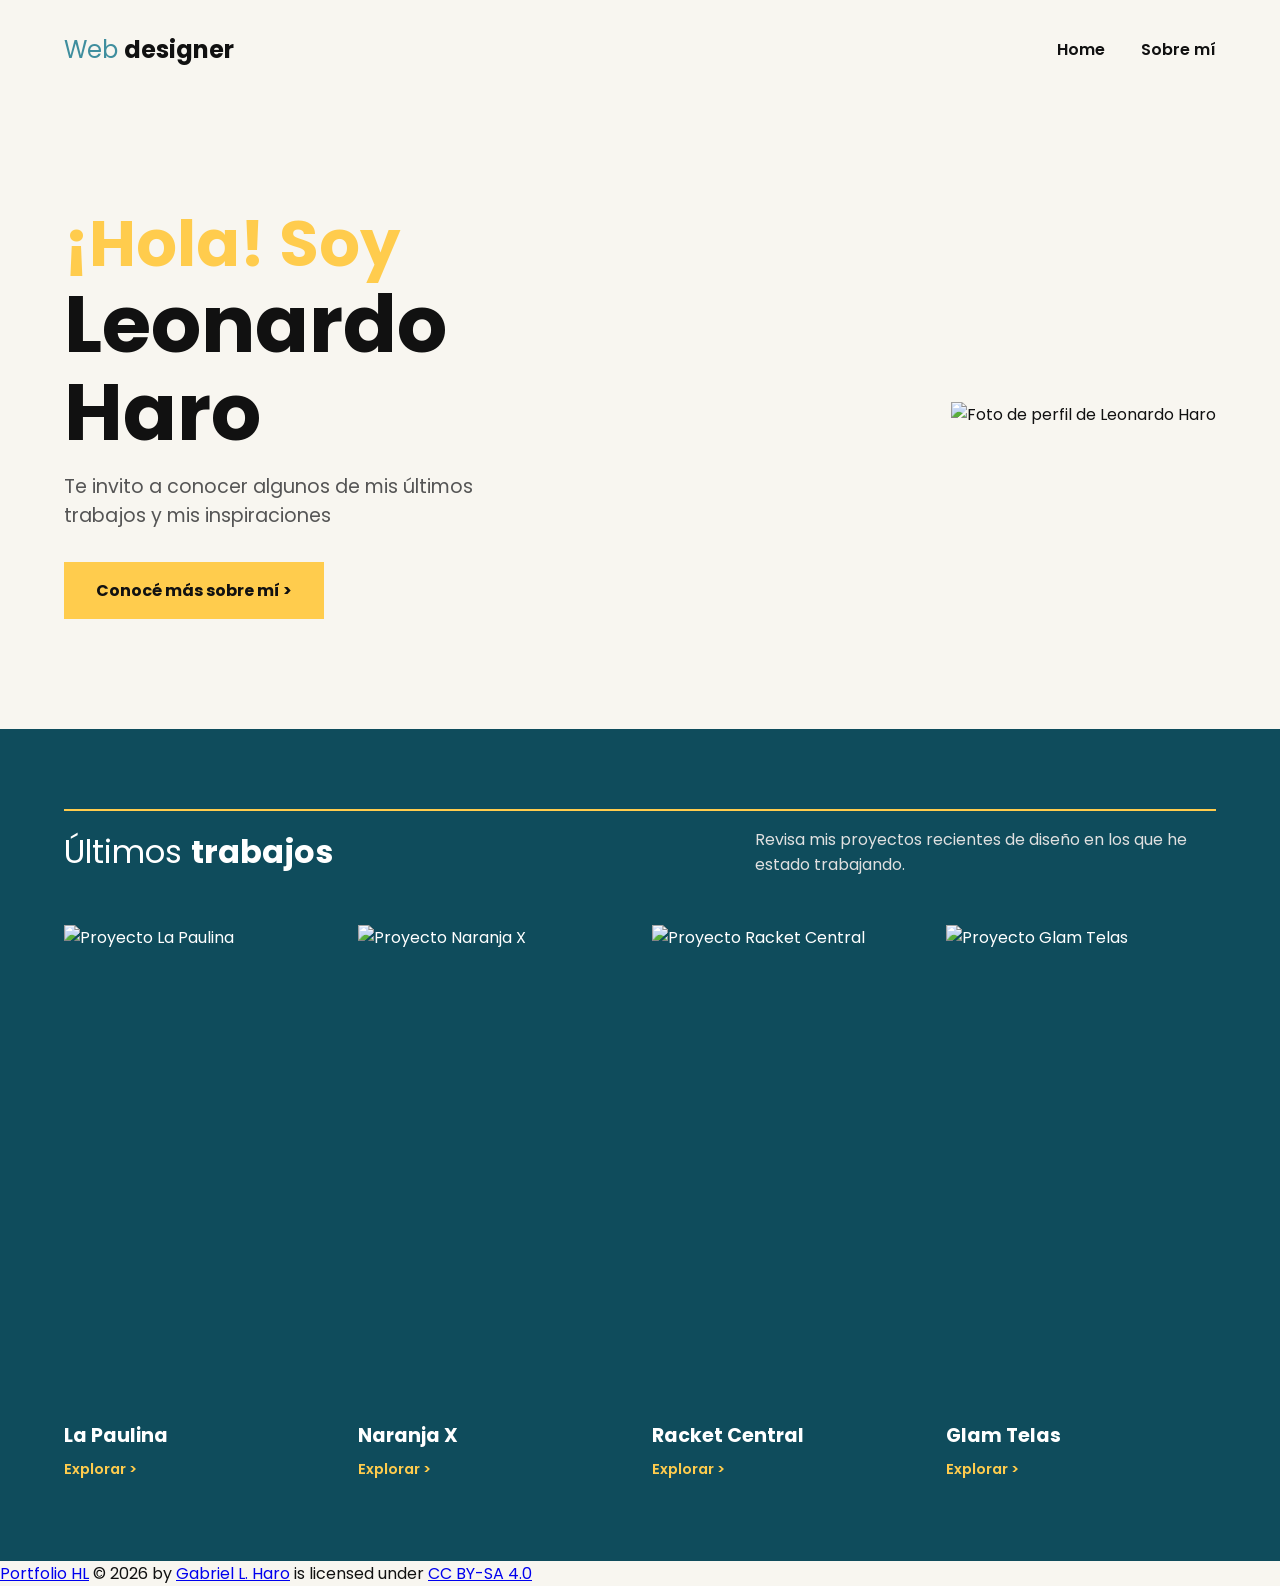
==== index.html @ 25266a0f "Update index.html" ====
<!DOCTYPE html>
<html lang="es">
<head>
    <meta charset="UTF-8">
    <meta name="viewport" content="width=device-width, initial-scale=1.0">
    <title>Portafolio Web - Leonardo Haro</title>
    <link rel="stylesheet" href="style.css">
    <link href="https://fonts.googleapis.com/css2?family=Poppins:wght@300;400;600;700&display=swap" rel="stylesheet">
</head>
<body>

    <header class="header">
        <div class="logo">Web <strong>designer</strong></div>
        <nav class="navbar">
            <a href="index.html">Home</a>
            <a href="sobremi.html">Sobre mí</a>
        </nav>
    </header>

    <section class="hero" id="home">
        <div class="hero-content">
            <h1>¡Hola! Soy<br><span>Leonardo Haro</span></h1>
            <p>Te invito a conocer algunos de mis últimos trabajos y mis inspiraciones</p>
            <a href="sobremi.html" class="btn-primary">Conocé más sobre mí <span>&gt;</span></a>
        </div>
        <div class="hero-image">
            <img src="https://leogharo.wordpress.com/wp-content/uploads/2026/05/webprofileleo-1.png?allow_lossy=1" alt="Foto de perfil de Leonardo Haro" id="profile-img">
        </div>
    </section>

    <section class="gallery" id="trabajos">
        <div class="gallery-header">
            <h2>Últimos <strong>trabajos</strong></h2>
            <p>Revisa mis proyectos recientes de diseño en los que he estado trabajando.</p>
        </div>

        <div class="gallery-grid">
            <article class="card">
                <img src="https://leogharo.wordpress.com/wp-content/uploads/2026/05/work1.jpg?allow_lossy=1" alt="Proyecto La Paulina">
                <div class="card-content">
                    <h3>La Paulina</h3>
                    <a href="#" class="explore-link">Explorar <span>&gt;</span></a>
                </div>
            </article>

            <article class="card">
                <img src="https://leogharo.wordpress.com/wp-content/uploads/2026/05/work4.jpg?allow_lossy=1" alt="Proyecto Naranja X">
                <div class="card-content">
                    <h3>Naranja X</h3>
                    <a href="#" class="explore-link">Explorar <span>&gt;</span></a>
                </div>
            </article>

            <article class="card">
                <img src="https://leogharo.wordpress.com/wp-content/uploads/2026/05/work3.jpg?allow_lossy=1" alt="Proyecto Racket Central">
                <div class="card-content">
                    <h3>Racket Central</h3>
                    <a href="#" class="explore-link">Explorar <span>&gt;</span></a>
                </div>
            </article>

            <article class="card">
                <img src="https://leogharo.wordpress.com/wp-content/uploads/2026/05/work2.jpg?allow_lossy=1" alt="Proyecto Glam Telas">
                <div class="card-content">
                    <h3>Glam Telas</h3>
                    <a href="#" class="explore-link">Explorar <span>&gt;</span></a>
                </div>
            </article>
        </div>
    </section>

</body>
    <a href="https://example.com">Portfolio HL</a> © 2026 by <a href="https://example.com">Gabriel L. Haro</a> is licensed under <a href="https://creativecommons.org/licenses/by-sa/4.0/">CC BY-SA 4.0</a><img src="https://mirrors.creativecommons.org/presskit/icons/cc.svg" alt="" style="max-width: 1em;max-height:1em;margin-left: .2em;"><img src="https://mirrors.creativecommons.org/presskit/icons/by.svg" alt="" style="max-width: 1em;max-height:1em;margin-left: .2em;"><img src="https://mirrors.creativecommons.org/presskit/icons/sa.svg" alt="" style="max-width: 1em;max-height:1em;margin-left: .2em;">
</html>
---- style.css ----
/* --- Variables de Color --- */
:root {
    --bg-light: #f8f6f0;
    --bg-dark: #0f4c5c;
    --accent-yellow: #ffcc4d;
    --text-main: #111111;
    --text-muted: #555555;
    --text-white: #ffffff;
}

/* --- Reseteo básico --- */
* {
    margin: 0;
    padding: 0;
    box-sizing: border-box;
    font-family: 'Poppins', sans-serif;
}

body {
    background-color: var(--bg-light);
    color: var(--text-main);
}

/* --- Header / Navegación --- */
.header {
    display: flex;
    justify-content: space-between;
    align-items: center;
    padding: 2rem 5%;
    background-color: var(--bg-light);
}

.logo {
    font-size: 1.5rem;
    color: #3f8e9e;
}

.logo strong {
    color: var(--text-main);
}

.navbar a {
    text-decoration: none;
    color: var(--text-main);
    margin-left: 2rem;
    font-weight: 600;
    transition: color 0.3s ease;
}

.navbar a:hover {
    color: var(--bg-dark);
}

/* --- Sección Hero --- */
.hero {
    display: flex;
    justify-content: space-between;
    align-items: center;
    padding: 4rem 5%;
    min-height: 70vh;
}

.hero-content {
    max-width: 50%;
}

.hero-content h1 {
    font-size: 4rem;
    line-height: 1.1;
    margin-bottom: 1rem;
}

.hero-content h1 span {
    font-size: 5rem;
}

.hero-content h1::first-line {
    color: var(--accent-yellow);
}

.hero-content p {
    color: var(--text-muted);
    font-size: 1.2rem;
    margin-bottom: 2rem;
    max-width: 80%;
}

.btn-primary {
    display: inline-block;
    background-color: var(--accent-yellow);
    color: var(--text-main);
    padding: 1rem 2rem;
    text-decoration: none;
    font-weight: 700;
    transition: background 0.3s ease;
}

.btn-primary:hover {
    background-color: #e6b845;
}

.hero-image {
    max-width: 45%;
}

.hero-image img {
    width: 100%;
    height: auto;
    object-fit: cover;
}

/* --- Sección Galería --- */
.gallery {
    background-color: var(--bg-dark);
    padding: 5rem 5%;
    color: var(--text-white);
}

.gallery-header {
    display: flex;
    justify-content: space-between;
    align-items: center;
    margin-bottom: 3rem;
    border-top: 2px solid var(--accent-yellow);
    padding-top: 1rem;
}

.gallery-header h2 {
    font-size: 2rem;
    font-weight: 400;
}

.gallery-header h2 strong {
    font-weight: 700;
}

.gallery-header p {
    max-width: 40%;
    color: #e0e0e0;
}

/* Grid de la Galería: Forzado a 4 columnas una al lado de la otra */
.gallery-grid {
    display: grid;
    grid-template-columns: repeat(4, 1fr);
    gap: 1.5rem;
}

.card {
    display: flex;
    flex-direction: column;
}

/* Proporción vertical estricta 9:16 */
.card img {
    width: 100%;
    aspect-ratio: 9 / 16;
    object-fit: cover;
    margin-bottom: 1rem;
}

.card-content h3 {
    font-size: 1.2rem;
    margin-bottom: 0.4rem;
    color: var(--text-white);
}

.explore-link {
    color: var(--accent-yellow);
    text-decoration: none;
    font-weight: 600;
    font-size: 0.9rem;
    transition: opacity 0.3s ease;
}

.explore-link:hover {
    opacity: 0.8;
}

/* --- Responsividad --- */
@media (max-width: 992px) {
    /* En tablets se acomodan de a dos para que no queden tan angostas */
    .gallery-grid {
        grid-template-columns: repeat(2, 1fr);
        gap: 2rem;
    }
}

@media (max-width: 768px) {
    .hero {
        flex-direction: column;
        text-align: center;
    }
    
    .hero-content, .hero-image {
        max-width: 100%;
    }
    
    .hero-content p {
        margin: 1rem auto 2rem;
    }
    
    .gallery-header {
        flex-direction: column;
        align-items: flex-start;
        gap: 1rem;
    }
    
    .gallery-header p {
        max-width: 100%;
    }
}

@media (max-width: 480px) {
    /* En celulares muy chicos se ven una debajo de la otra */
    .gallery-grid {
        grid-template-columns: 1fr;
    }
}
/* ==========================================================================
   Nuevos Estilos para sobremi.html
   ========================================================================== */

/* Contenedor principal de la presentación */
.about-section {
    padding: 5rem 5%;
    background-color: var(--bg-light);
}

.about-content {
    display: flex;
    gap: 4rem;
    align-items: center;
    max-width: 1100px;
    margin: 0 auto;
}

/* Ajuste de la foto de perfil (Más chica) */
.about-image {
    flex: 1;
    max-width: 320px; /* Controla el ancho máximo de la imagen lateral */
    min-width: 260px;
}

.about-image img {
    width: 100%;
    height: auto;
    object-fit: cover;
    display: block;
}

/* Bloque de texto */
.about-text {
    flex: 2;
}

.about-text p {
    color: var(--text-muted);
    font-size: 1.1rem;
    line-height: 1.7;
    margin-bottom: 1.5rem;
}

.about-text p:last-child {
    margin-bottom: 0;
}

/* Sección de Inspiración con el fondo azul oscuro de la galería */
.inspiration-section {
    background-color: var(--bg-dark);
    color: var(--text-white);
    padding: 6rem 5%;
    text-align: center;
}

.inspiration-content {
    max-width: 800px;
    margin: 0 auto;
}

.inspiration-section h3 {
    font-size: 1.8rem;
    font-weight: 600;
    margin-bottom: 3rem;
}

/* Contenedor adaptativo para que el video mantenga proporción 16:9 en móviles */
.video-container {
    width: 100%;
    max-width: 640px;
    margin: 0 auto;
}

.video-container iframe {
    width: 100%;
    aspect-ratio: 16 / 9;
    height: auto;
    border: none;
    box-shadow: 0 15px 35px rgba(0, 0, 0, 0.3);
}

/* --- Adaptación para pantallas pequeñas --- */
@media (max-width: 768px) {
    .about-content {
        flex-direction: column;
        text-align: center;
        gap: 2.5rem;
    }
    
    .about-image {
        max-width: 240px;
        margin: 0 auto;
    }
    
    .inspiration-section {
        padding: 4rem 5%;
    }
    
    .inspiration-section h3 {
        font-size: 1.4rem;
        margin-bottom: 2rem;
    }
}
/* Subtítulos dentro del texto de presentación */
.about-subtitle {
    font-size: 1.4rem;
    color: var(--bg-dark); /* Utiliza el tono azul oscuro para destacar */
    margin-top: 2rem;
    margin-bottom: 0.8rem;
    font-weight: 600;
}
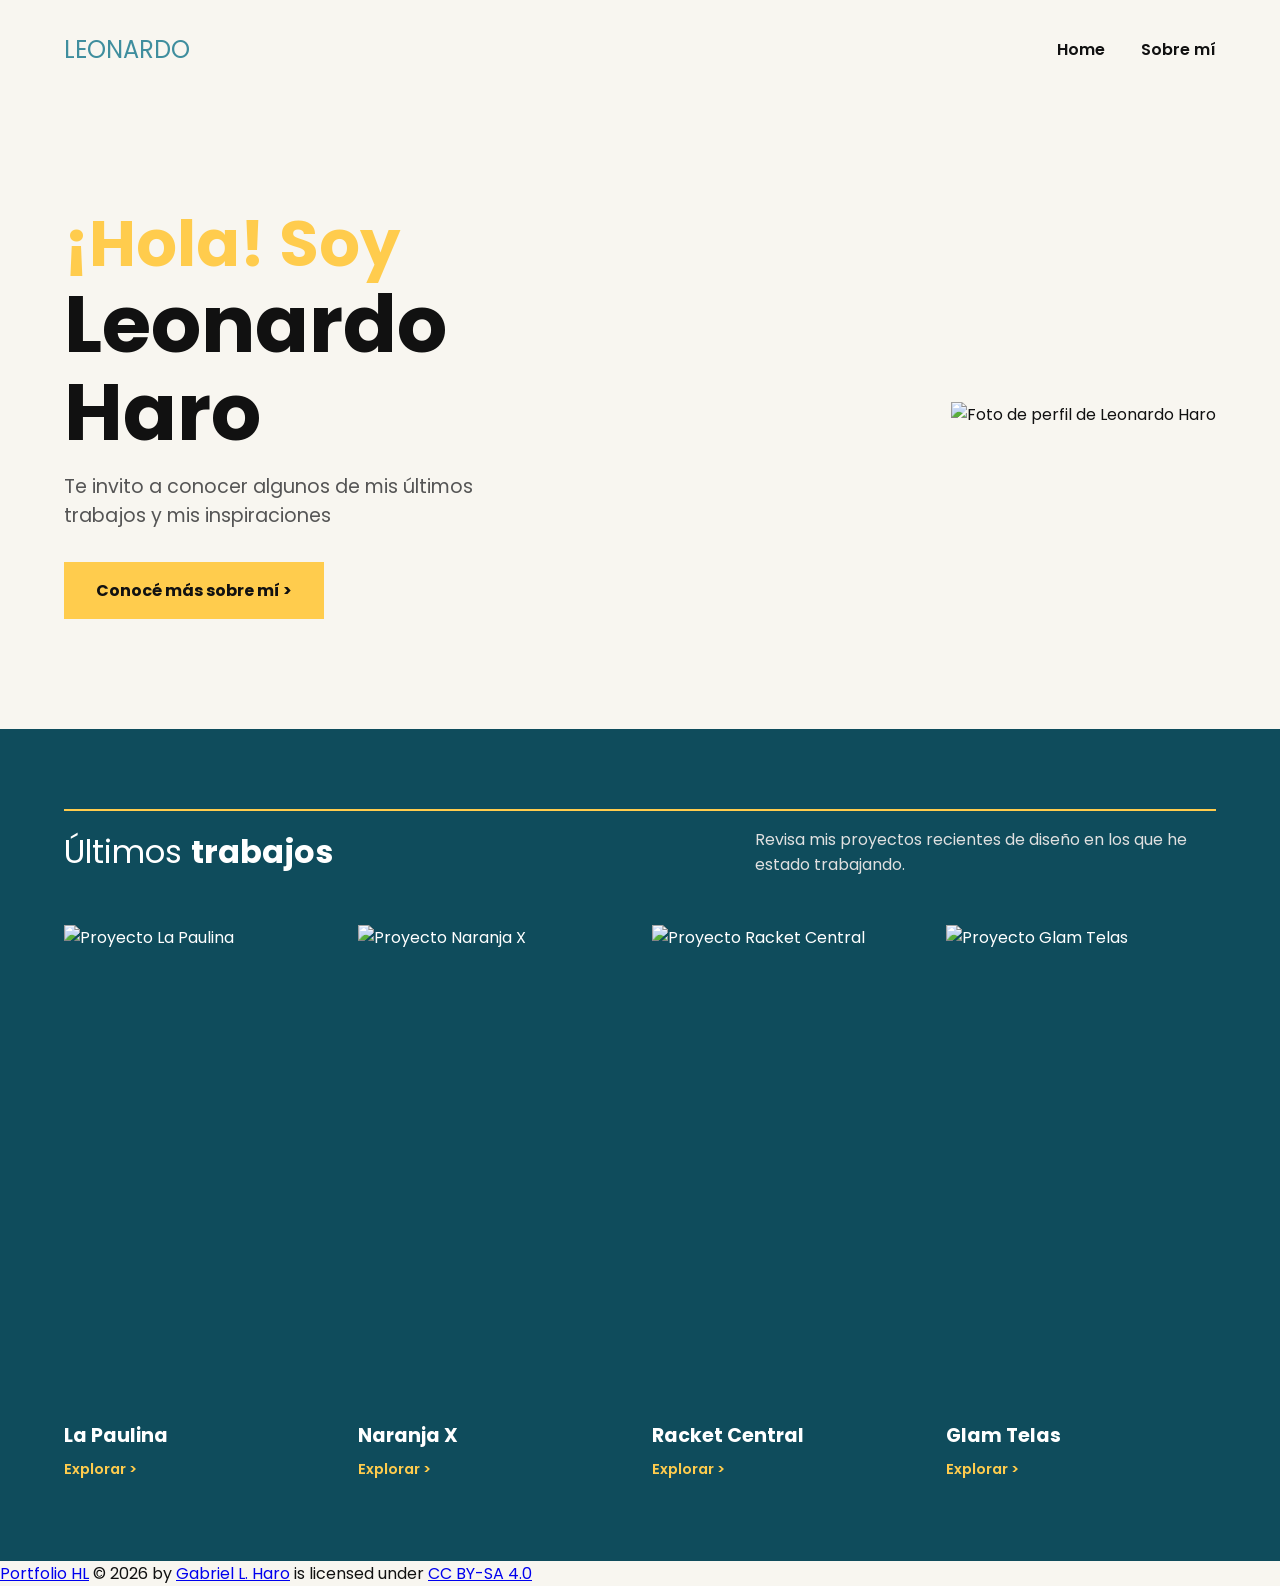
==== commit a738d993: "Update index.html" ====
--- a/index.html
+++ b/index.html
@@ -10,7 +10,7 @@
 <body>
 
     <header class="header">
-        <div class="logo">Web <strong>designer</strong></div>
+        <div class="logo">LEONARDO</div>
         <nav class="navbar">
             <a href="index.html">Home</a>
             <a href="sobremi.html">Sobre mí</a>
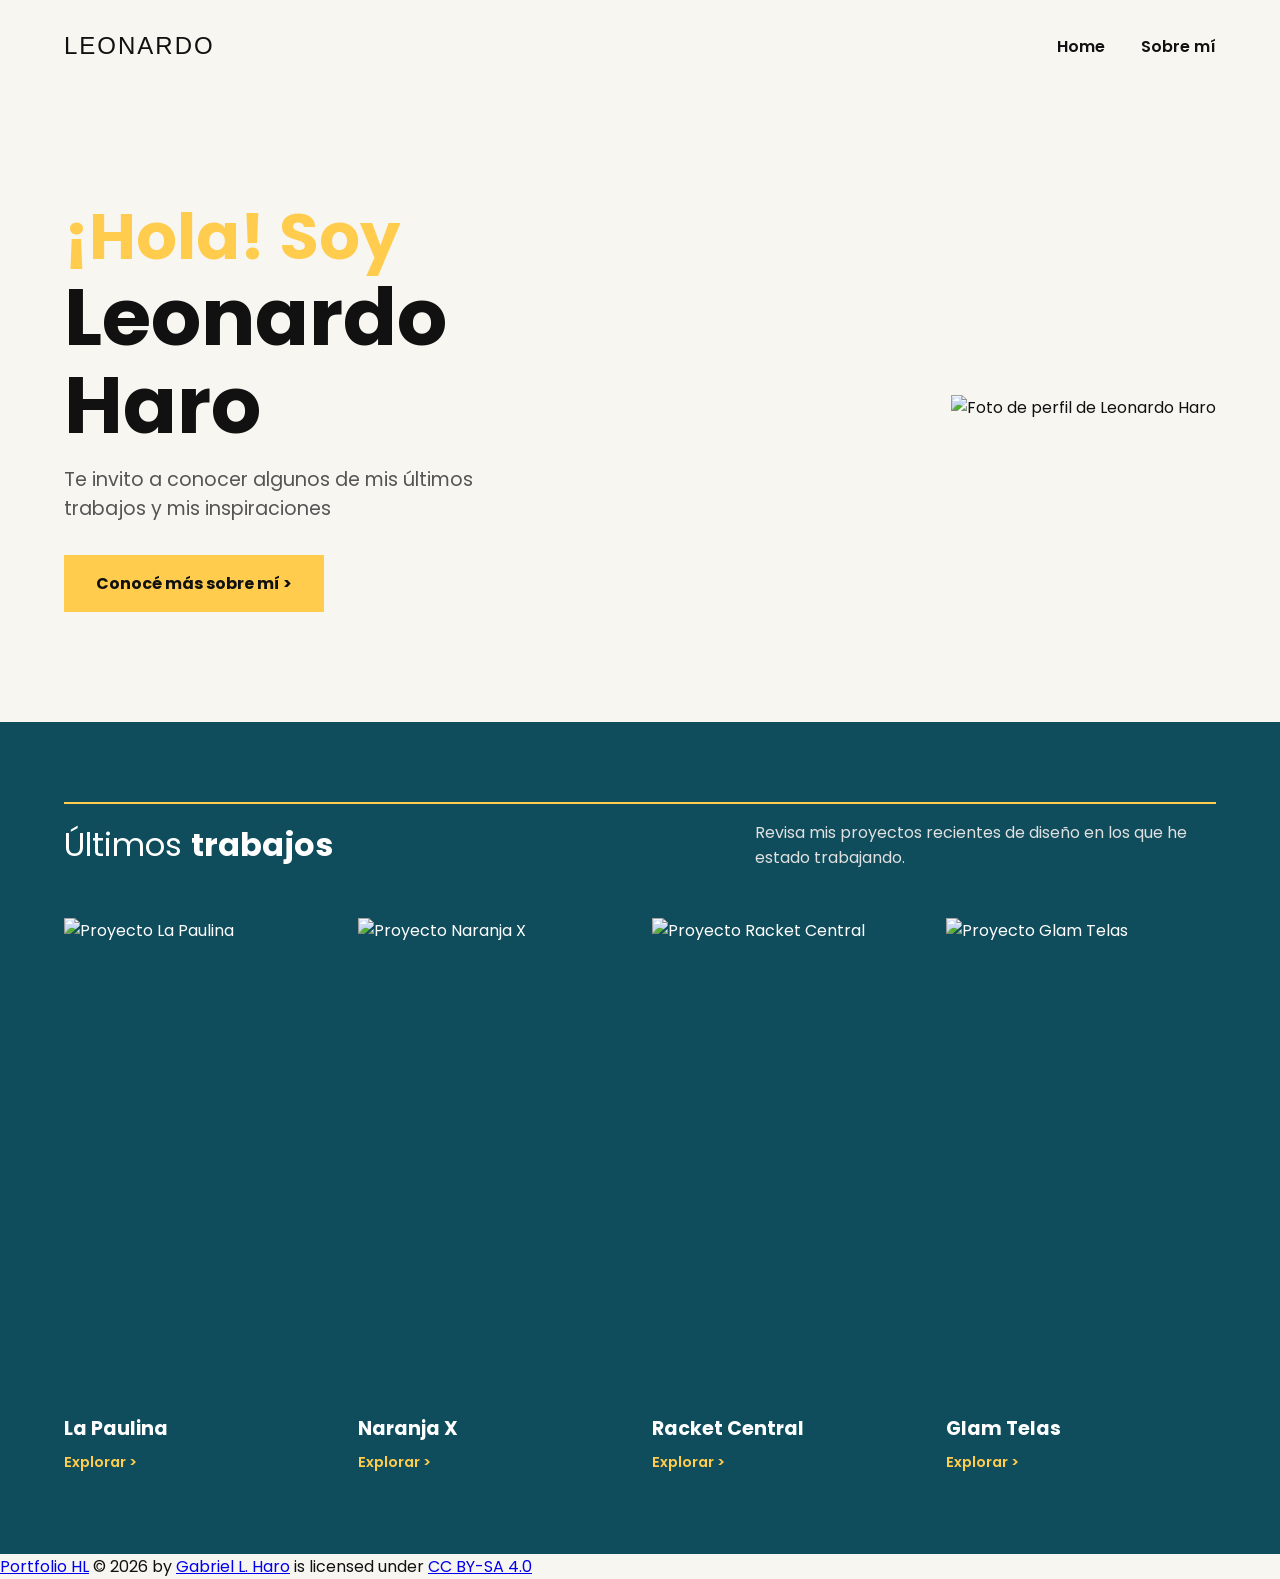
==== commit a6dc8f0f: "Update index.html" ====
--- a/index.html
+++ b/index.html
@@ -68,7 +68,15 @@
             </article>
         </div>
     </section>
+    </section>
+
+    <footer class="site-footer">
+        <a href="https://example.com">Portfolio HL</a> © 2026 by <a href="https://example.com">Gabriel L. Haro</a> is licensed under <a href="https://creativecommons.org/licenses/by-sa/4.0/">CC BY-SA 4.0</a>
+        <img src="https://mirrors.creativecommons.org/presskit/icons/cc.svg" alt="" style="max-width: 1em;max-height:1em;margin-left: .2em;">
+        <img src="https://mirrors.creativecommons.org/presskit/icons/by.svg" alt="" style="max-width: 1em;max-height:1em;margin-left: .2em;">
+        <img src="https://mirrors.creativecommons.org/presskit/icons/sa.svg" alt="" style="max-width: 1em;max-height:1em;margin-left: .2em;">
+    </footer>
 
 </body>
-    <a href="https://example.com">Portfolio HL</a> © 2026 by <a href="https://example.com">Gabriel L. Haro</a> is licensed under <a href="https://creativecommons.org/licenses/by-sa/4.0/">CC BY-SA 4.0</a><img src="https://mirrors.creativecommons.org/presskit/icons/cc.svg" alt="" style="max-width: 1em;max-height:1em;margin-left: .2em;"><img src="https://mirrors.creativecommons.org/presskit/icons/by.svg" alt="" style="max-width: 1em;max-height:1em;margin-left: .2em;"><img src="https://mirrors.creativecommons.org/presskit/icons/sa.svg" alt="" style="max-width: 1em;max-height:1em;margin-left: .2em;">
 </html>
+
--- a/style.css
+++ b/style.css
@@ -1,4 +1,6 @@
-/* --- Variables de Color --- */
+/* ==========================================================================
+   Variables de Color y Configuración
+   ========================================================================== */
 :root {
     --bg-light: #f8f6f0;
     --bg-dark: #0f4c5c;
@@ -8,7 +10,9 @@
     --text-white: #ffffff;
 }
 
-/* --- Reseteo básico --- */
+/* ==========================================================================
+   Reseteo Básico
+   ========================================================================== */
 * {
     margin: 0;
     padding: 0;
@@ -21,7 +25,9 @@
     color: var(--text-main);
 }
 
-/* --- Header / Navegación --- */
+/* ==========================================================================
+   Header / Navegación (Común para ambas páginas)
+   ========================================================================== */
 .header {
     display: flex;
     justify-content: space-between;
@@ -32,11 +38,9 @@
 
 .logo {
     font-size: 1.5rem;
-    color: #3f8e9e;
-}
-
-.logo strong {
     color: var(--text-main);
+    font-weight: 300; /* Tipografía Light */
+    letter-spacing: 2px; /* Espaciado elegante */
 }
 
 .navbar a {
@@ -51,7 +55,9 @@
     color: var(--bg-dark);
 }
 
-/* --- Sección Hero --- */
+/* ==========================================================================
+   Página: Inicio (index.html) - Sección Hero
+   ========================================================================== */
 .hero {
     display: flex;
     justify-content: space-between;
@@ -109,7 +115,9 @@
     object-fit: cover;
 }
 
-/* --- Sección Galería --- */
+/* ==========================================================================
+   Página: Inicio (index.html) - Sección Galería
+   ========================================================================== */
 .gallery {
     background-color: var(--bg-dark);
     padding: 5rem 5%;
@@ -139,7 +147,7 @@
     color: #e0e0e0;
 }
 
-/* Grid de la Galería: Forzado a 4 columnas una al lado de la otra */
+/* Grid configurado en 4 columnas */
 .gallery-grid {
     display: grid;
     grid-template-columns: repeat(4, 1fr);
@@ -151,7 +159,7 @@
     flex-direction: column;
 }
 
-/* Proporción vertical estricta 9:16 */
+/* Imágenes forzadas a proporción vertical 9:16 */
 .card img {
     width: 100%;
     aspect-ratio: 9 / 16;
@@ -177,51 +185,9 @@
     opacity: 0.8;
 }
 
-/* --- Responsividad --- */
-@media (max-width: 992px) {
-    /* En tablets se acomodan de a dos para que no queden tan angostas */
-    .gallery-grid {
-        grid-template-columns: repeat(2, 1fr);
-        gap: 2rem;
-    }
-}
-
-@media (max-width: 768px) {
-    .hero {
-        flex-direction: column;
-        text-align: center;
-    }
-    
-    .hero-content, .hero-image {
-        max-width: 100%;
-    }
-    
-    .hero-content p {
-        margin: 1rem auto 2rem;
-    }
-    
-    .gallery-header {
-        flex-direction: column;
-        align-items: flex-start;
-        gap: 1rem;
-    }
-    
-    .gallery-header p {
-        max-width: 100%;
-    }
-}
-
-@media (max-width: 480px) {
-    /* En celulares muy chicos se ven una debajo de la otra */
-    .gallery-grid {
-        grid-template-columns: 1fr;
-    }
-}
-/* ==========================================================================
-   Nuevos Estilos para sobremi.html
-   ========================================================================== */
-
-/* Contenedor principal de la presentación */
+/* ==========================================================================
+   Página: Sobre Mí (sobremi.html) - Presentación
+   ========================================================================== */
 .about-section {
     padding: 5rem 5%;
     background-color: var(--bg-light);
@@ -235,10 +201,9 @@
     margin: 0 auto;
 }
 
-/* Ajuste de la foto de perfil (Más chica) */
 .about-image {
     flex: 1;
-    max-width: 320px; /* Controla el ancho máximo de la imagen lateral */
+    max-width: 320px;
     min-width: 260px;
 }
 
@@ -249,9 +214,16 @@
     display: block;
 }
 
-/* Bloque de texto */
 .about-text {
     flex: 2;
+}
+
+.about-subtitle {
+    font-size: 1.4rem;
+    color: var(--bg-dark);
+    margin-top: 2rem;
+    margin-bottom: 0.8rem;
+    font-weight: 600;
 }
 
 .about-text p {
@@ -265,7 +237,9 @@
     margin-bottom: 0;
 }
 
-/* Sección de Inspiración con el fondo azul oscuro de la galería */
+/* ==========================================================================
+   Página: Sobre Mí (sobremi.html) - Inspiración (Video)
+   ========================================================================== */
 .inspiration-section {
     background-color: var(--bg-dark);
     color: var(--text-white);
@@ -284,7 +258,6 @@
     margin-bottom: 3rem;
 }
 
-/* Contenedor adaptativo para que el video mantenga proporción 16:9 en móviles */
 .video-container {
     width: 100%;
     max-width: 640px;
@@ -299,8 +272,45 @@
     box-shadow: 0 15px 35px rgba(0, 0, 0, 0.3);
 }
 
-/* --- Adaptación para pantallas pequeñas --- */
+/* ==========================================================================
+   Media Queries (Responsividad unificada)
+   ========================================================================== */
+
+/* Tablets en horizontal */
+@media (max-width: 992px) {
+    .gallery-grid {
+        grid-template-columns: repeat(2, 1fr);
+        gap: 2rem;
+    }
+}
+
+/* Tablets en vertical y celulares grandes */
 @media (max-width: 768px) {
+    /* Inicio */
+    .hero {
+        flex-direction: column;
+        text-align: center;
+    }
+    
+    .hero-content, .hero-image {
+        max-width: 100%;
+    }
+    
+    .hero-content p {
+        margin: 1rem auto 2rem;
+    }
+    
+    .gallery-header {
+        flex-direction: column;
+        align-items: flex-start;
+        gap: 1rem;
+    }
+    
+    .gallery-header p {
+        max-width: 100%;
+    }
+
+    /* Sobre Mí */
     .about-content {
         flex-direction: column;
         text-align: center;
@@ -321,11 +331,10 @@
         margin-bottom: 2rem;
     }
 }
-/* Subtítulos dentro del texto de presentación */
-.about-subtitle {
-    font-size: 1.4rem;
-    color: var(--bg-dark); /* Utiliza el tono azul oscuro para destacar */
-    margin-top: 2rem;
-    margin-bottom: 0.8rem;
-    font-weight: 600;
-}
+
+/* Celulares chicos */
+@media (max-width: 480px) {
+    .gallery-grid {
+        grid-template-columns: 1fr;
+    }
+}
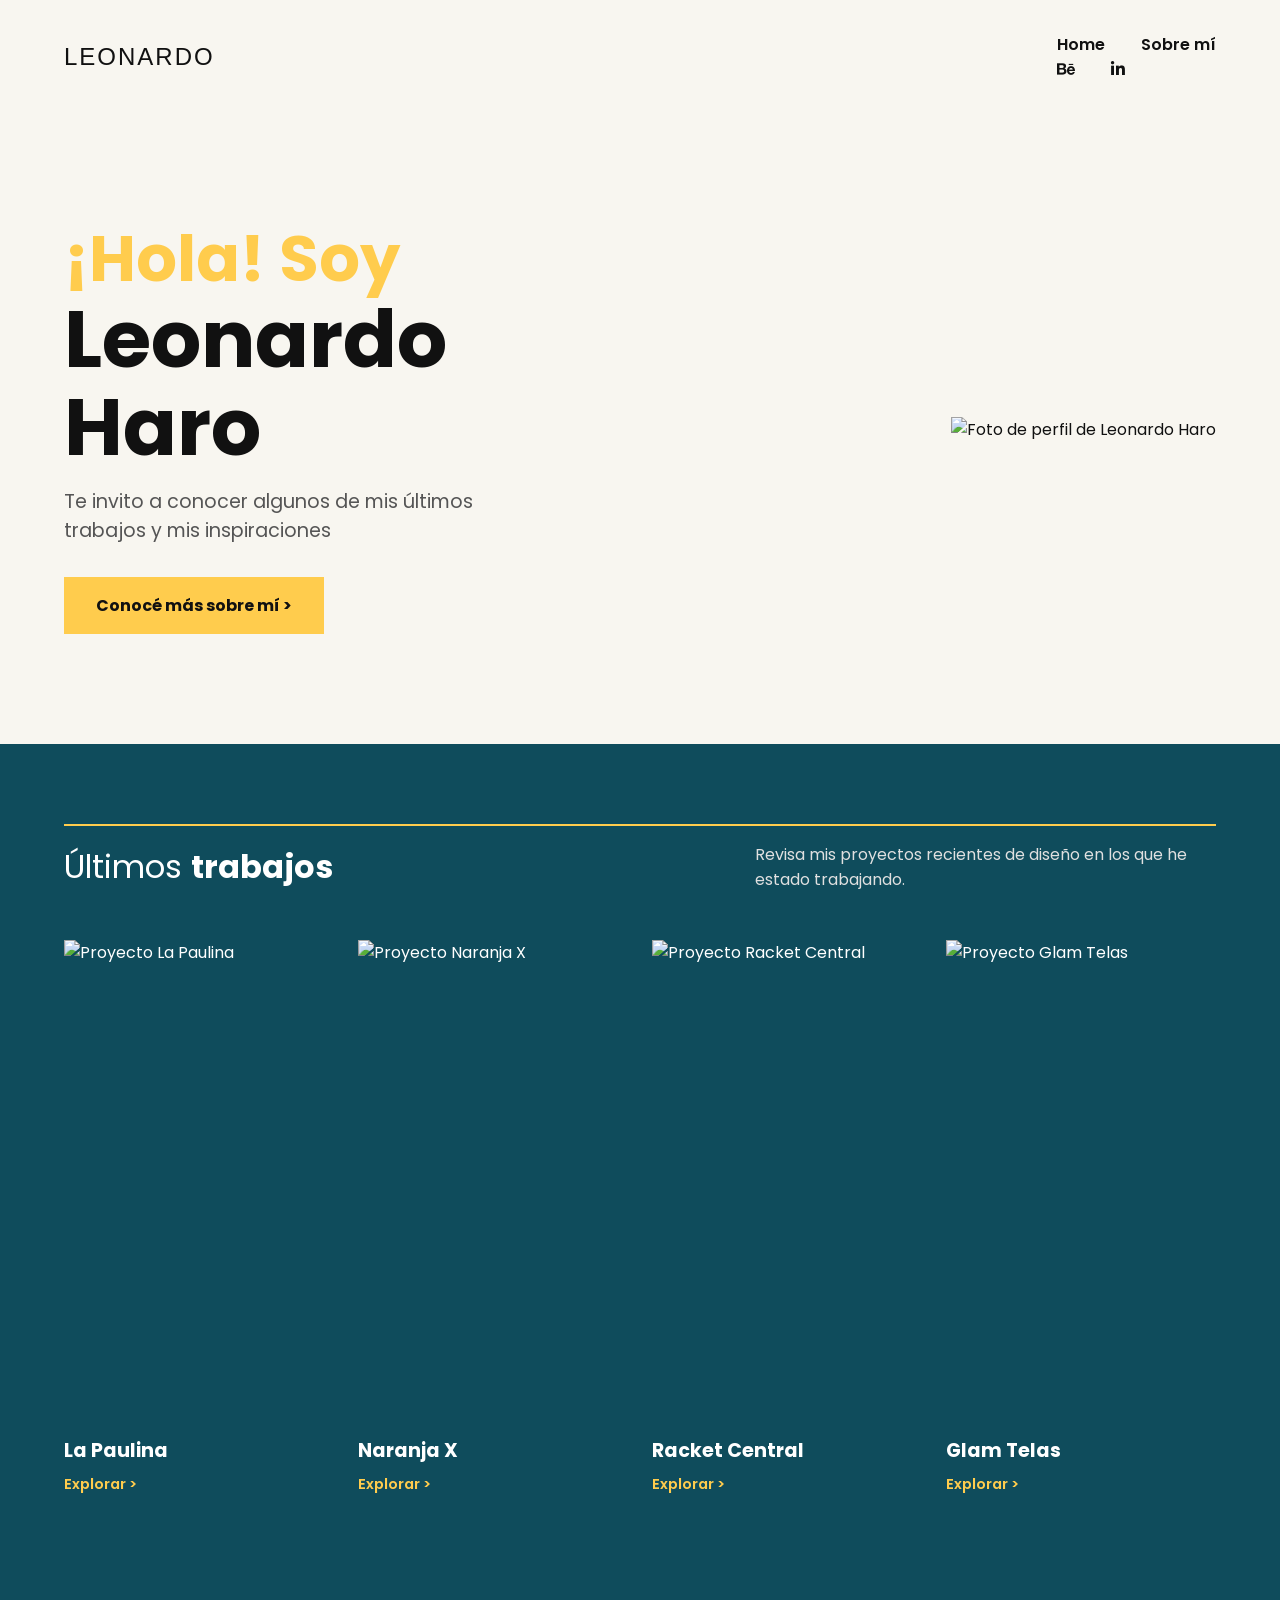
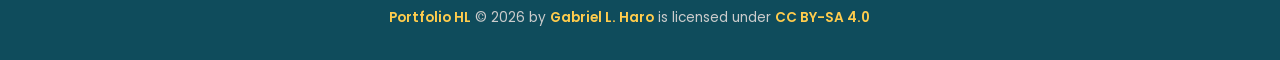
==== commit 14c7a28a: "Update index.html" ====
--- a/index.html
+++ b/index.html
@@ -6,6 +6,7 @@
     <title>Portafolio Web - Leonardo Haro</title>
     <link rel="stylesheet" href="style.css">
     <link href="https://fonts.googleapis.com/css2?family=Poppins:wght@300;400;600;700&display=swap" rel="stylesheet">
+    <link rel="stylesheet" href="https://cdnjs.cloudflare.com/ajax/libs/font-awesome/6.4.0/css/all.min.css">
 </head>
 <body>
 
@@ -14,6 +15,10 @@
         <nav class="navbar">
             <a href="index.html">Home</a>
             <a href="sobremi.html">Sobre mí</a>
+            <div class="social-links">
+                <a href="#" target="_blank" class="social-icon" title="Behance"><i class="fab fa-behance"></i></a>
+                <a href="#" target="_blank" class="social-icon" title="LinkedIn"><i class="fab fa-linkedin-in"></i></a>
+            </div>
         </nav>
     </header>
 
@@ -68,7 +73,6 @@
             </article>
         </div>
     </section>
-    </section>
 
     <footer class="site-footer">
         <a href="https://example.com">Portfolio HL</a> © 2026 by <a href="https://example.com">Gabriel L. Haro</a> is licensed under <a href="https://creativecommons.org/licenses/by-sa/4.0/">CC BY-SA 4.0</a>
@@ -79,4 +83,3 @@
 
 </body>
 </html>
-
--- a/style.css
+++ b/style.css
@@ -338,3 +338,31 @@
         grid-template-columns: 1fr;
     }
 }
+/* ==========================================================================
+   Footer (Licencia)
+   ========================================================================== */
+.site-footer {
+    text-align: center;
+    padding: 2rem 5%;
+    background-color: var(--bg-dark); /* Continúa con el fondo oscuro de la galería */
+    color: #cccccc; /* Un gris claro para que no resalte demasiado */
+    font-size: 0.85rem;
+}
+
+/* Estilo para los enlaces de la licencia */
+.site-footer a {
+    color: var(--accent-yellow);
+    text-decoration: none;
+    font-weight: 600;
+    transition: opacity 0.3s ease;
+}
+
+.site-footer a:hover {
+    opacity: 0.8;
+}
+
+/* Alineación de los íconos de Creative Commons con el texto */
+.site-footer img {
+    vertical-align: middle; 
+    margin-bottom: 3px;
+}
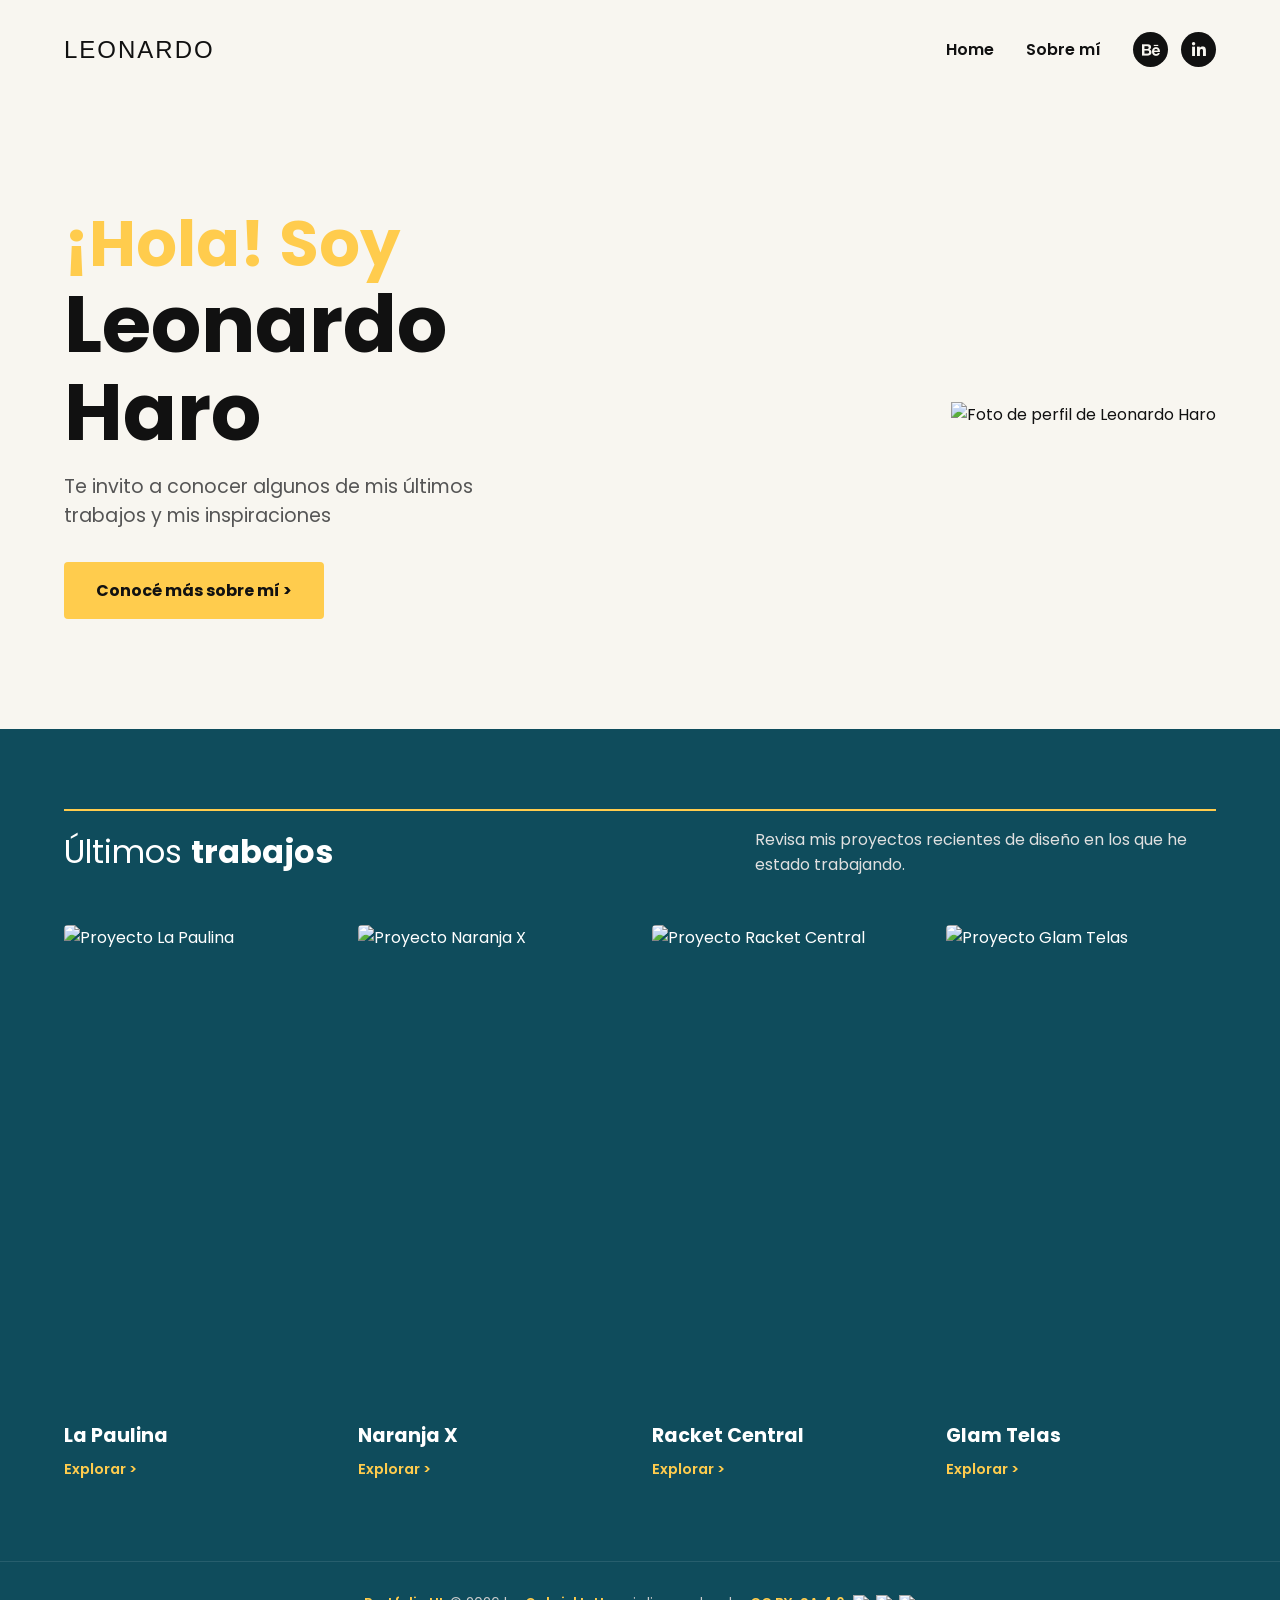
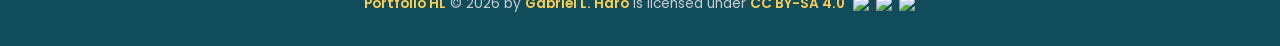
==== commit 137067c8: "Update index.html" ====
--- a/index.html
+++ b/index.html
@@ -5,23 +5,28 @@
     <meta name="viewport" content="width=device-width, initial-scale=1.0">
     <title>Portafolio Web - Leonardo Haro</title>
     <link rel="stylesheet" href="style.css">
+    <!-- Google Fonts -->
     <link href="https://fonts.googleapis.com/css2?family=Poppins:wght@300;400;600;700&display=swap" rel="stylesheet">
+    <!-- FontAwesome para los íconos sociales -->
     <link rel="stylesheet" href="https://cdnjs.cloudflare.com/ajax/libs/font-awesome/6.4.0/css/all.min.css">
 </head>
 <body>
 
+    <!-- Navegación Superior -->
     <header class="header">
         <div class="logo">LEONARDO</div>
         <nav class="navbar">
             <a href="index.html">Home</a>
             <a href="sobremi.html">Sobre mí</a>
             <div class="social-links">
-                <a href="#" target="_blank" class="social-icon" title="Behance"><i class="fab fa-behance"></i></a>
-                <a href="#" target="_blank" class="social-icon" title="LinkedIn"><i class="fab fa-linkedin-in"></i></a>
+                <!-- Coloca el link exacto de tu perfil dentro del href="" -->
+                <a href="https://www.behance.net/Gabrielharo" target="_blank" class="social-icon" title="Behance"><i class="fab fa-behance"></i></a>
+                <a href="https://www.linkedin.com/in/gabriellharo/" target="_blank" class="social-icon" title="LinkedIn"><i class="fab fa-linkedin-in"></i></a>
             </div>
         </nav>
     </header>
 
+    <!-- Sección Hero / Banner -->
     <section class="hero" id="home">
         <div class="hero-content">
             <h1>¡Hola! Soy<br><span>Leonardo Haro</span></h1>
@@ -33,6 +38,7 @@
         </div>
     </section>
 
+    <!-- Sección de Galería -->
     <section class="gallery" id="trabajos">
         <div class="gallery-header">
             <h2>Últimos <strong>trabajos</strong></h2>
@@ -74,11 +80,14 @@
         </div>
     </section>
 
+    <!-- Footer con Licencia -->
     <footer class="site-footer">
-        <a href="https://example.com">Portfolio HL</a> © 2026 by <a href="https://example.com">Gabriel L. Haro</a> is licensed under <a href="https://creativecommons.org/licenses/by-sa/4.0/">CC BY-SA 4.0</a>
-        <img src="https://mirrors.creativecommons.org/presskit/icons/cc.svg" alt="" style="max-width: 1em;max-height:1em;margin-left: .2em;">
-        <img src="https://mirrors.creativecommons.org/presskit/icons/by.svg" alt="" style="max-width: 1em;max-height:1em;margin-left: .2em;">
-        <img src="https://mirrors.creativecommons.org/presskit/icons/sa.svg" alt="" style="max-width: 1em;max-height:1em;margin-left: .2em;">
+        <p>
+            <a href="https://example.com">Portfolio HL</a> © 2026 by <a href="https://example.com">Gabriel L. Haro</a> is licensed under <a href="https://creativecommons.org/licenses/by-sa/4.0/">CC BY-SA 4.0</a>
+            <img src="https://mirrors.creativecommons.org/presskit/icons/cc.svg" alt="CC" style="max-width: 1.2em; max-height: 1.2em; margin-left: 0.3em;">
+            <img src="https://mirrors.creativecommons.org/presskit/icons/by.svg" alt="BY" style="max-width: 1.2em; max-height: 1.2em; margin-left: 0.2em;">
+            <img src="https://mirrors.creativecommons.org/presskit/icons/sa.svg" alt="SA" style="max-width: 1.2em; max-height: 1.2em; margin-left: 0.2em;">
+        </p>
     </footer>
 
 </body>
--- a/style.css
+++ b/style.css
@@ -26,7 +26,7 @@
 }
 
 /* ==========================================================================
-   Header / Navegación (Común para ambas páginas)
+   Header / Navegación
    ========================================================================== */
 .header {
     display: flex;
@@ -39,11 +39,16 @@
 .logo {
     font-size: 1.5rem;
     color: var(--text-main);
-    font-weight: 300; /* Tipografía Light */
-    letter-spacing: 2px; /* Espaciado elegante */
-}
-
-.navbar a {
+    font-weight: 300;
+    letter-spacing: 2px;
+}
+
+.navbar {
+    display: flex;
+    align-items: center;
+}
+
+.navbar > a {
     text-decoration: none;
     color: var(--text-main);
     margin-left: 2rem;
@@ -51,8 +56,36 @@
     transition: color 0.3s ease;
 }
 
-.navbar a:hover {
+.navbar > a:hover {
     color: var(--bg-dark);
+}
+
+/* Redes Sociales en el Header */
+.social-links {
+    display: flex;
+    align-items: center;
+    gap: 0.8rem;
+    margin-left: 2rem;
+}
+
+.social-icon {
+    display: flex;
+    justify-content: center;
+    align-items: center;
+    width: 35px;
+    height: 35px;
+    border-radius: 50%; /* Botón circular */
+    background-color: var(--text-main);
+    color: var(--bg-light);
+    text-decoration: none;
+    font-size: 1rem;
+    transition: all 0.3s ease;
+}
+
+.social-icon:hover {
+    background-color: var(--accent-yellow);
+    color: var(--text-main);
+    transform: translateY(-2px); /* Pequeño salto al pasar el mouse */
 }
 
 /* ==========================================================================
@@ -99,6 +132,7 @@
     text-decoration: none;
     font-weight: 700;
     transition: background 0.3s ease;
+    border-radius: 4px;
 }
 
 .btn-primary:hover {
@@ -147,7 +181,6 @@
     color: #e0e0e0;
 }
 
-/* Grid configurado en 4 columnas */
 .gallery-grid {
     display: grid;
     grid-template-columns: repeat(4, 1fr);
@@ -159,12 +192,12 @@
     flex-direction: column;
 }
 
-/* Imágenes forzadas a proporción vertical 9:16 */
 .card img {
     width: 100%;
     aspect-ratio: 9 / 16;
     object-fit: cover;
     margin-bottom: 1rem;
+    border-radius: 4px;
 }
 
 .card-content h3 {
@@ -207,11 +240,14 @@
     min-width: 260px;
 }
 
+/* Ajuste para que la foto de "Sobre mí" sea perfectamente circular */
 .about-image img {
     width: 100%;
-    height: auto;
-    object-fit: cover;
+    aspect-ratio: 1 / 1; /* Asegura un cuadrado perfecto antes del radio */
+    object-fit: cover; /* Evita que la foto se estire o deforme */
+    border-radius: 50%; /* La hace circular */
     display: block;
+    box-shadow: 0 10px 30px rgba(0, 0, 0, 0.1); /* Sombra suave para darle volumen */
 }
 
 .about-text {
@@ -270,13 +306,40 @@
     height: auto;
     border: none;
     box-shadow: 0 15px 35px rgba(0, 0, 0, 0.3);
-}
-
-/* ==========================================================================
-   Media Queries (Responsividad unificada)
-   ========================================================================== */
-
-/* Tablets en horizontal */
+    border-radius: 8px;
+}
+
+/* ==========================================================================
+   Footer (Licencia)
+   ========================================================================== */
+.site-footer {
+    text-align: center;
+    padding: 2rem 5%;
+    background-color: var(--bg-dark);
+    color: #cccccc;
+    font-size: 0.85rem;
+    border-top: 1px solid rgba(255, 255, 255, 0.1); /* Línea sutil para separar la galería */
+}
+
+.site-footer a {
+    color: var(--accent-yellow);
+    text-decoration: none;
+    font-weight: 600;
+    transition: opacity 0.3s ease;
+}
+
+.site-footer a:hover {
+    opacity: 0.8;
+}
+
+.site-footer img {
+    vertical-align: middle; 
+    margin-bottom: 3px;
+}
+
+/* ==========================================================================
+   Media Queries (Responsividad)
+   ========================================================================== */
 @media (max-width: 992px) {
     .gallery-grid {
         grid-template-columns: repeat(2, 1fr);
@@ -284,8 +347,23 @@
     }
 }
 
-/* Tablets en vertical y celulares grandes */
 @media (max-width: 768px) {
+    /* Header */
+    .header {
+        flex-direction: column;
+        gap: 1.5rem;
+    }
+    
+    .navbar {
+        flex-wrap: wrap;
+        justify-content: center;
+        gap: 1rem;
+    }
+
+    .navbar > a, .social-links {
+        margin-left: 0;
+    }
+
     /* Inicio */
     .hero {
         flex-direction: column;
@@ -332,37 +410,8 @@
     }
 }
 
-/* Celulares chicos */
 @media (max-width: 480px) {
     .gallery-grid {
         grid-template-columns: 1fr;
     }
 }
-/* ==========================================================================
-   Footer (Licencia)
-   ========================================================================== */
-.site-footer {
-    text-align: center;
-    padding: 2rem 5%;
-    background-color: var(--bg-dark); /* Continúa con el fondo oscuro de la galería */
-    color: #cccccc; /* Un gris claro para que no resalte demasiado */
-    font-size: 0.85rem;
-}
-
-/* Estilo para los enlaces de la licencia */
-.site-footer a {
-    color: var(--accent-yellow);
-    text-decoration: none;
-    font-weight: 600;
-    transition: opacity 0.3s ease;
-}
-
-.site-footer a:hover {
-    opacity: 0.8;
-}
-
-/* Alineación de los íconos de Creative Commons con el texto */
-.site-footer img {
-    vertical-align: middle; 
-    margin-bottom: 3px;
-}
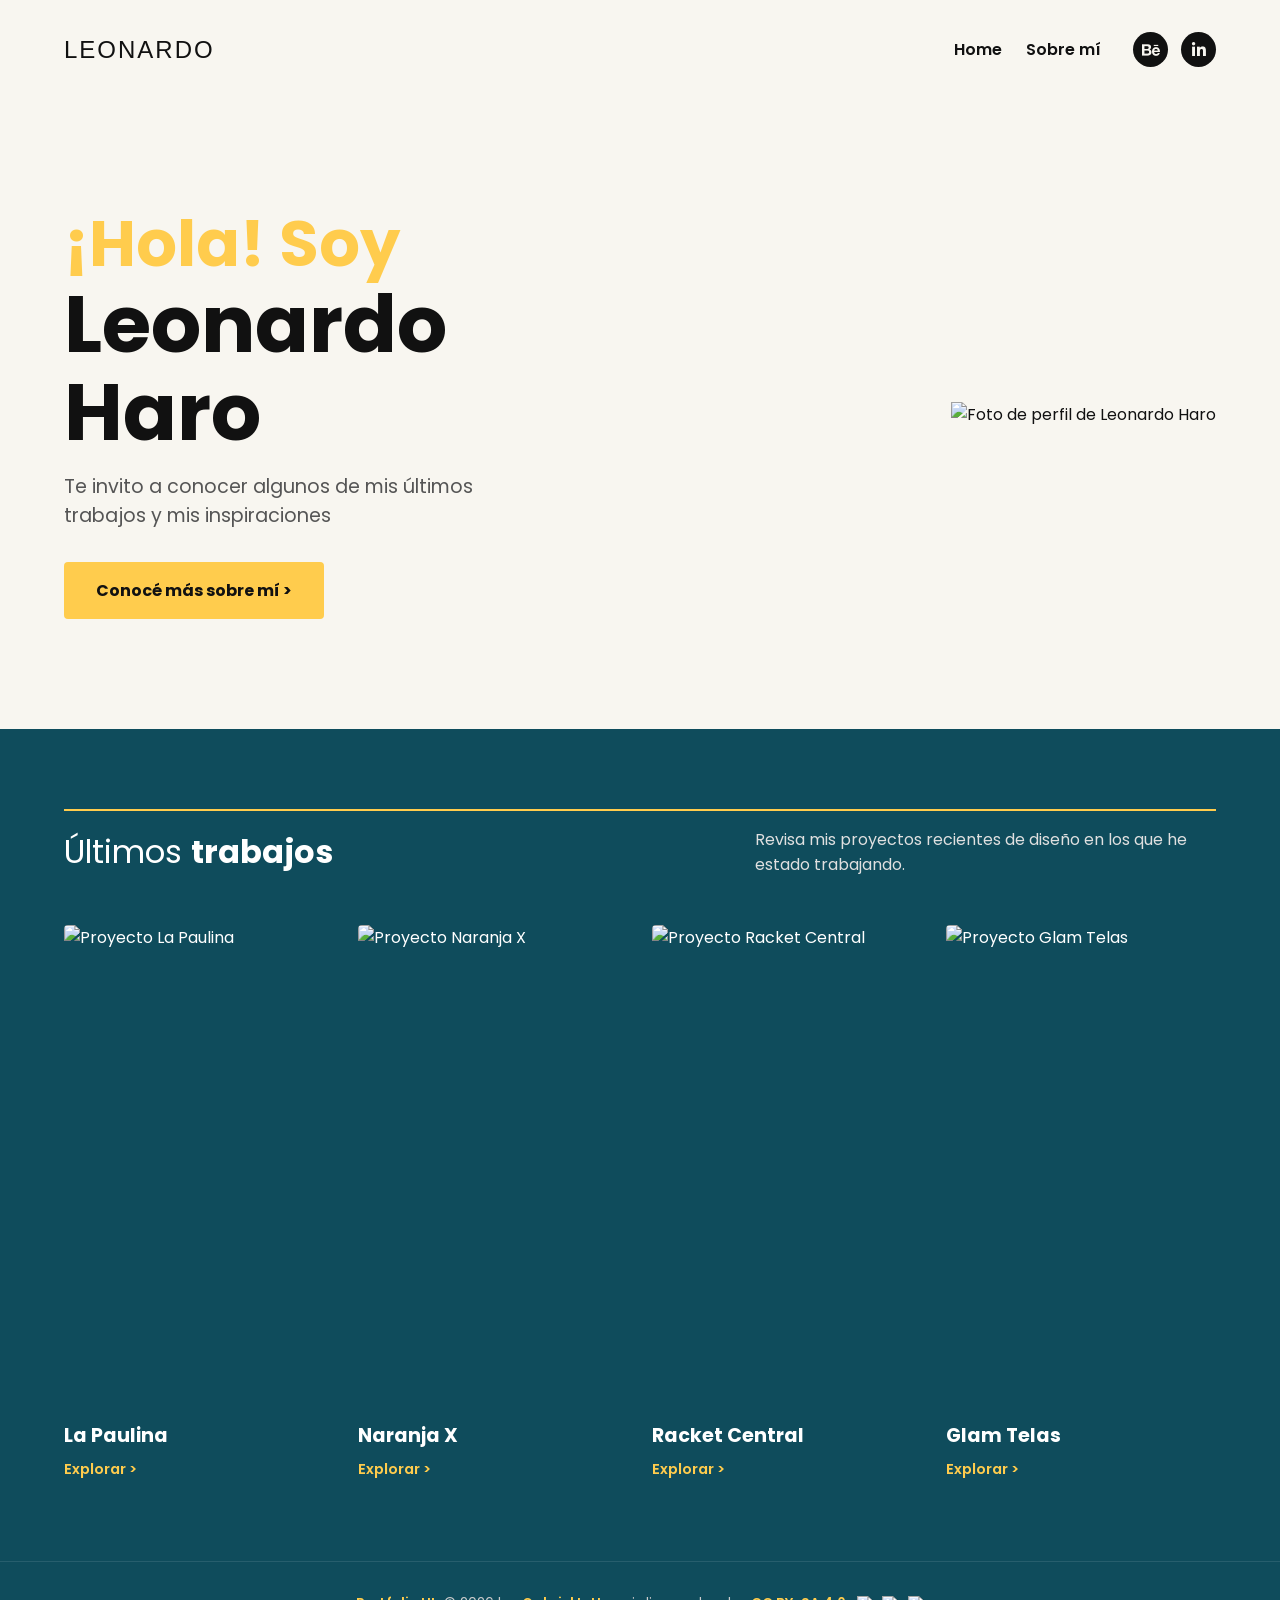
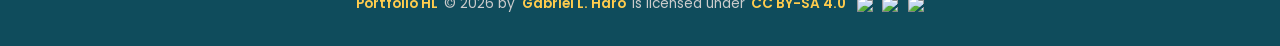
==== commit abc167c4: "Update index.html" ====
--- a/index.html
+++ b/index.html
@@ -5,28 +5,23 @@
     <meta name="viewport" content="width=device-width, initial-scale=1.0">
     <title>Portafolio Web - Leonardo Haro</title>
     <link rel="stylesheet" href="style.css">
-    <!-- Google Fonts -->
     <link href="https://fonts.googleapis.com/css2?family=Poppins:wght@300;400;600;700&display=swap" rel="stylesheet">
-    <!-- FontAwesome para los íconos sociales -->
     <link rel="stylesheet" href="https://cdnjs.cloudflare.com/ajax/libs/font-awesome/6.4.0/css/all.min.css">
 </head>
 <body>
 
-    <!-- Navegación Superior -->
     <header class="header">
         <div class="logo">LEONARDO</div>
         <nav class="navbar">
             <a href="index.html">Home</a>
             <a href="sobremi.html">Sobre mí</a>
             <div class="social-links">
-                <!-- Coloca el link exacto de tu perfil dentro del href="" -->
-                <a href="https://www.behance.net/Gabrielharo" target="_blank" class="social-icon" title="Behance"><i class="fab fa-behance"></i></a>
-                <a href="https://www.linkedin.com/in/gabriellharo/" target="_blank" class="social-icon" title="LinkedIn"><i class="fab fa-linkedin-in"></i></a>
+                <a href="#" target="_blank" class="social-icon" title="Behance"><i class="fab fa-behance"></i></a>
+                <a href="#" target="_blank" class="social-icon" title="LinkedIn"><i class="fab fa-linkedin-in"></i></a>
             </div>
         </nav>
     </header>
 
-    <!-- Sección Hero / Banner -->
     <section class="hero" id="home">
         <div class="hero-content">
             <h1>¡Hola! Soy<br><span>Leonardo Haro</span></h1>
@@ -38,7 +33,6 @@
         </div>
     </section>
 
-    <!-- Sección de Galería -->
     <section class="gallery" id="trabajos">
         <div class="gallery-header">
             <h2>Últimos <strong>trabajos</strong></h2>
@@ -80,7 +74,6 @@
         </div>
     </section>
 
-    <!-- Footer con Licencia -->
     <footer class="site-footer">
         <p>
             <a href="https://example.com">Portfolio HL</a> © 2026 by <a href="https://example.com">Gabriel L. Haro</a> is licensed under <a href="https://creativecommons.org/licenses/by-sa/4.0/">CC BY-SA 4.0</a>
--- a/style.css
+++ b/style.css
@@ -43,15 +43,17 @@
     letter-spacing: 2px;
 }
 
+/* Forzamos que la navegación sea SIEMPRE una fila */
 .navbar {
     display: flex;
+    flex-direction: row;
     align-items: center;
 }
 
 .navbar > a {
     text-decoration: none;
     color: var(--text-main);
-    margin-left: 2rem;
+    margin-left: 1.5rem;
     font-weight: 600;
     transition: color 0.3s ease;
 }
@@ -63,6 +65,7 @@
 /* Redes Sociales en el Header */
 .social-links {
     display: flex;
+    flex-direction: row;
     align-items: center;
     gap: 0.8rem;
     margin-left: 2rem;
@@ -74,7 +77,7 @@
     align-items: center;
     width: 35px;
     height: 35px;
-    border-radius: 50%; /* Botón circular */
+    border-radius: 50%;
     background-color: var(--text-main);
     color: var(--bg-light);
     text-decoration: none;
@@ -85,7 +88,7 @@
 .social-icon:hover {
     background-color: var(--accent-yellow);
     color: var(--text-main);
-    transform: translateY(-2px); /* Pequeño salto al pasar el mouse */
+    transform: translateY(-2px);
 }
 
 /* ==========================================================================
@@ -240,14 +243,13 @@
     min-width: 260px;
 }
 
-/* Ajuste para que la foto de "Sobre mí" sea perfectamente circular */
 .about-image img {
     width: 100%;
-    aspect-ratio: 1 / 1; /* Asegura un cuadrado perfecto antes del radio */
-    object-fit: cover; /* Evita que la foto se estire o deforme */
-    border-radius: 50%; /* La hace circular */
+    aspect-ratio: 1 / 1; 
+    object-fit: cover; 
+    border-radius: 50%; 
     display: block;
-    box-shadow: 0 10px 30px rgba(0, 0, 0, 0.1); /* Sombra suave para darle volumen */
+    box-shadow: 0 10px 30px rgba(0, 0, 0, 0.1); 
 }
 
 .about-text {
@@ -310,15 +312,28 @@
 }
 
 /* ==========================================================================
-   Footer (Licencia)
+   Footer (Licencia) - Ajustado para centrado absoluto
    ========================================================================== */
 .site-footer {
-    text-align: center;
     padding: 2rem 5%;
     background-color: var(--bg-dark);
     color: #cccccc;
     font-size: 0.85rem;
-    border-top: 1px solid rgba(255, 255, 255, 0.1); /* Línea sutil para separar la galería */
+    border-top: 1px solid rgba(255, 255, 255, 0.1);
+    /* Forzamos el centrado desde el contenedor principal */
+    display: flex;
+    justify-content: center;
+    align-items: center;
+    text-align: center;
+}
+
+.site-footer p {
+    margin: 0;
+    display: flex;
+    flex-wrap: wrap;
+    justify-content: center;
+    align-items: center;
+    gap: 0.4rem;
 }
 
 .site-footer a {
@@ -333,8 +348,7 @@
 }
 
 .site-footer img {
-    vertical-align: middle; 
-    margin-bottom: 3px;
+    vertical-align: middle;
 }
 
 /* ==========================================================================
@@ -348,7 +362,7 @@
 }
 
 @media (max-width: 768px) {
-    /* Header */
+    /* Header (Menú y botones sociales en la misma línea en móviles) */
     .header {
         flex-direction: column;
         gap: 1.5rem;
@@ -360,8 +374,13 @@
         gap: 1rem;
     }
 
-    .navbar > a, .social-links {
+    .navbar > a {
         margin-left: 0;
+        margin: 0 0.5rem;
+    }
+
+    .social-links {
+        margin-left: 0.5rem;
     }
 
     /* Inicio */
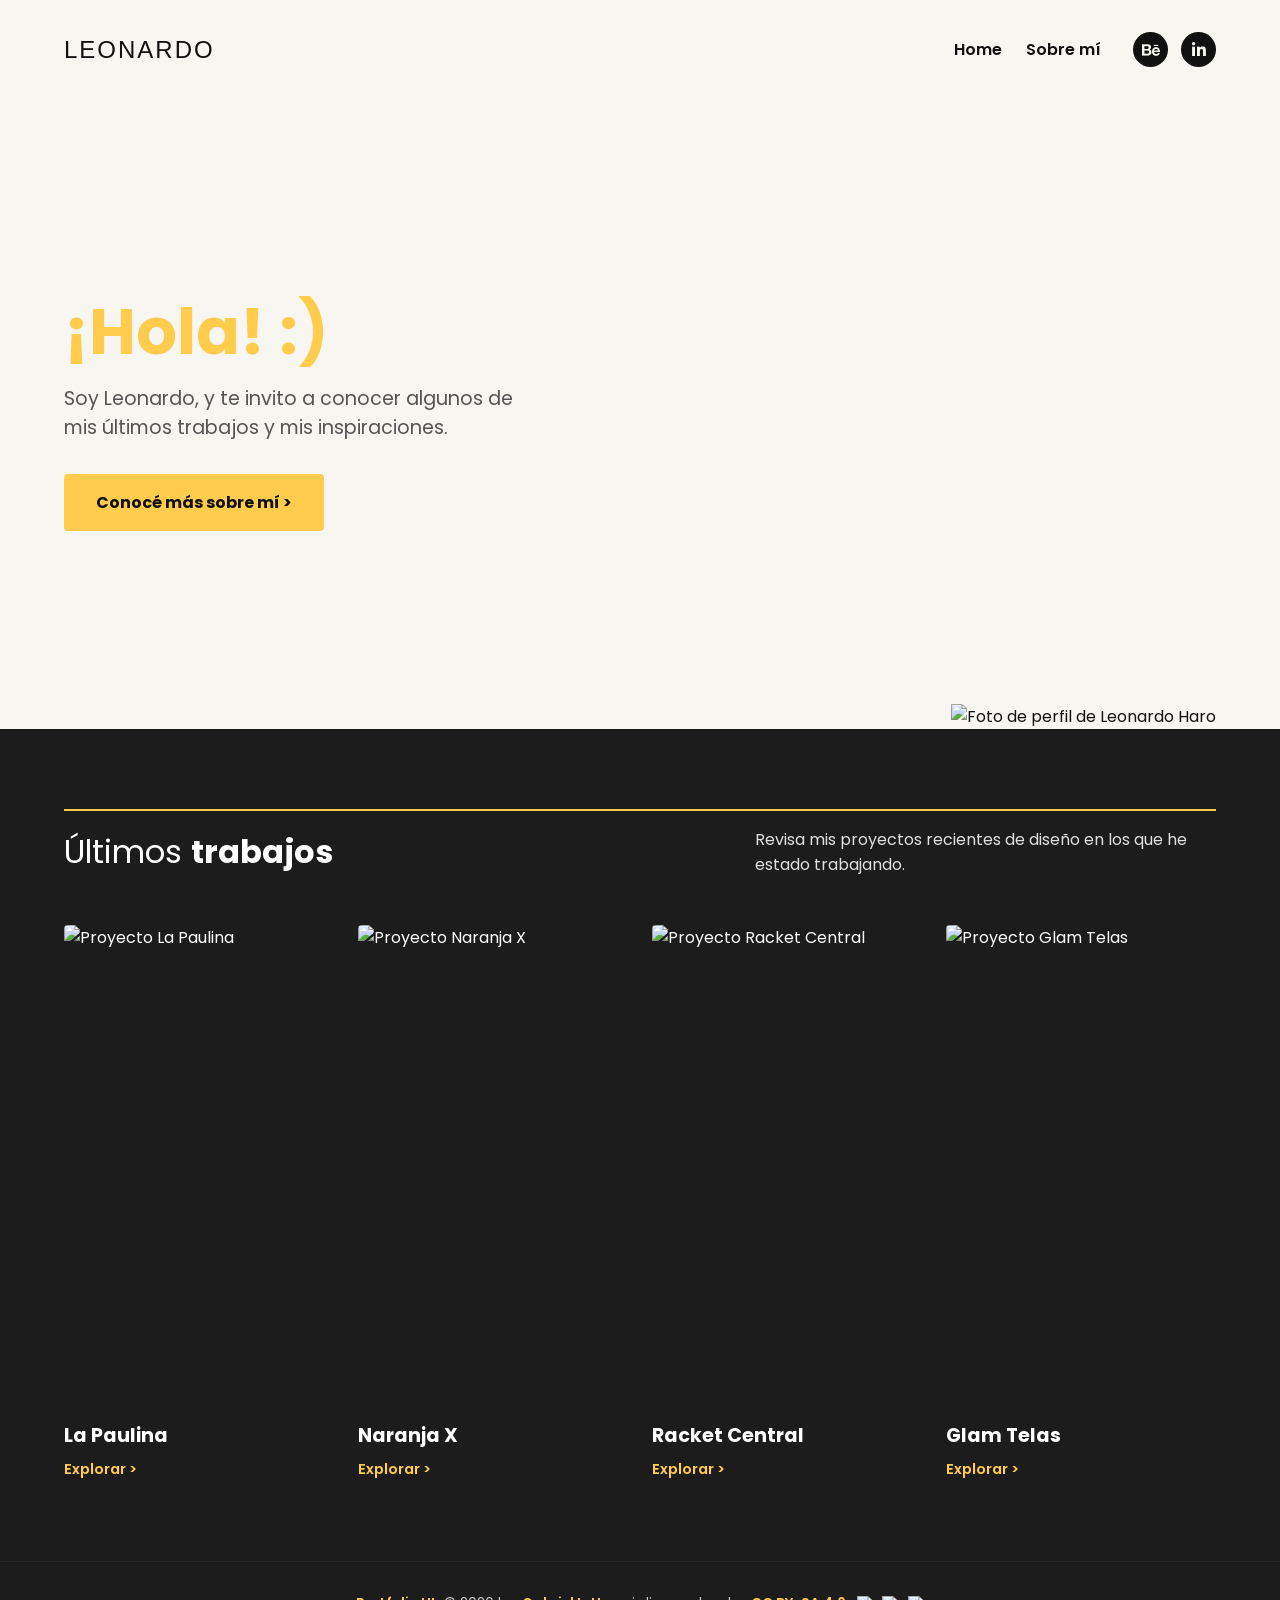
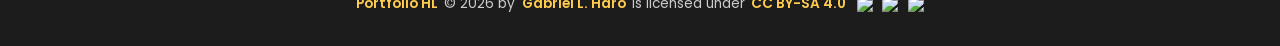
==== commit fc599f10: "Update index.html" ====
--- a/index.html
+++ b/index.html
@@ -24,8 +24,8 @@
 
     <section class="hero" id="home">
         <div class="hero-content">
-            <h1>¡Hola! Soy<br><span>Leonardo Haro</span></h1>
-            <p>Te invito a conocer algunos de mis últimos trabajos y mis inspiraciones</p>
+            <h1>¡Hola! :)</h1>
+            <p>Soy Leonardo, y te invito a conocer algunos de mis últimos trabajos y mis inspiraciones.</p>
             <a href="sobremi.html" class="btn-primary">Conocé más sobre mí <span>&gt;</span></a>
         </div>
         <div class="hero-image">
--- a/style.css
+++ b/style.css
@@ -3,7 +3,7 @@
    ========================================================================== */
 :root {
     --bg-light: #f8f6f0;
-    --bg-dark: #0f4c5c;
+    --bg-dark: #1c1c1c; /* Cambiado a un negro/gris muy oscuro */
     --accent-yellow: #ffcc4d;
     --text-main: #111111;
     --text-muted: #555555;
@@ -43,7 +43,6 @@
     letter-spacing: 2px;
 }
 
-/* Forzamos que la navegación sea SIEMPRE una fila */
 .navbar {
     display: flex;
     flex-direction: row;
@@ -62,7 +61,6 @@
     color: var(--bg-dark);
 }
 
-/* Redes Sociales en el Header */
 .social-links {
     display: flex;
     flex-direction: row;
@@ -97,13 +95,17 @@
 .hero {
     display: flex;
     justify-content: space-between;
-    align-items: center;
-    padding: 4rem 5%;
+    align-items: stretch; /* Permite que el contenedor de la imagen llegue al fondo */
+    padding: 4rem 5% 0 5%; /* Sin padding inferior para que la imagen apoye al ras */
     min-height: 70vh;
 }
 
 .hero-content {
     max-width: 50%;
+    display: flex;
+    flex-direction: column;
+    justify-content: center; /* Centra el texto verticalmente */
+    padding-bottom: 4rem; /* Recupera el padding inferior solo para el texto */
 }
 
 .hero-content h1 {
@@ -136,6 +138,7 @@
     font-weight: 700;
     transition: background 0.3s ease;
     border-radius: 4px;
+    align-self: flex-start; /* Evita que el botón se estire con flex-direction column */
 }
 
 .btn-primary:hover {
@@ -144,12 +147,15 @@
 
 .hero-image {
     max-width: 45%;
+    display: flex;
+    align-items: flex-end; /* Empuja la imagen contra el borde inferior */
 }
 
 .hero-image img {
     width: 100%;
     height: auto;
     object-fit: cover;
+    display: block; /* Quita el margen inferior por defecto de las imágenes */
 }
 
 /* ==========================================================================
@@ -312,15 +318,14 @@
 }
 
 /* ==========================================================================
-   Footer (Licencia) - Ajustado para centrado absoluto
+   Footer (Licencia)
    ========================================================================== */
 .site-footer {
     padding: 2rem 5%;
     background-color: var(--bg-dark);
     color: #cccccc;
     font-size: 0.85rem;
-    border-top: 1px solid rgba(255, 255, 255, 0.1);
-    /* Forzamos el centrado desde el contenedor principal */
+    border-top: 1px solid rgba(255, 255, 255, 0.05);
     display: flex;
     justify-content: center;
     align-items: center;
@@ -362,7 +367,7 @@
 }
 
 @media (max-width: 768px) {
-    /* Header (Menú y botones sociales en la misma línea en móviles) */
+    /* Header */
     .header {
         flex-direction: column;
         gap: 1.5rem;
@@ -387,12 +392,18 @@
     .hero {
         flex-direction: column;
         text-align: center;
+        padding-top: 2rem;
     }
     
     .hero-content, .hero-image {
         max-width: 100%;
     }
     
+    .hero-content {
+        padding-bottom: 2rem;
+        align-items: center; /* Centra el contenido interior (como el botón) en móvil */
+    }
+
     .hero-content p {
         margin: 1rem auto 2rem;
     }
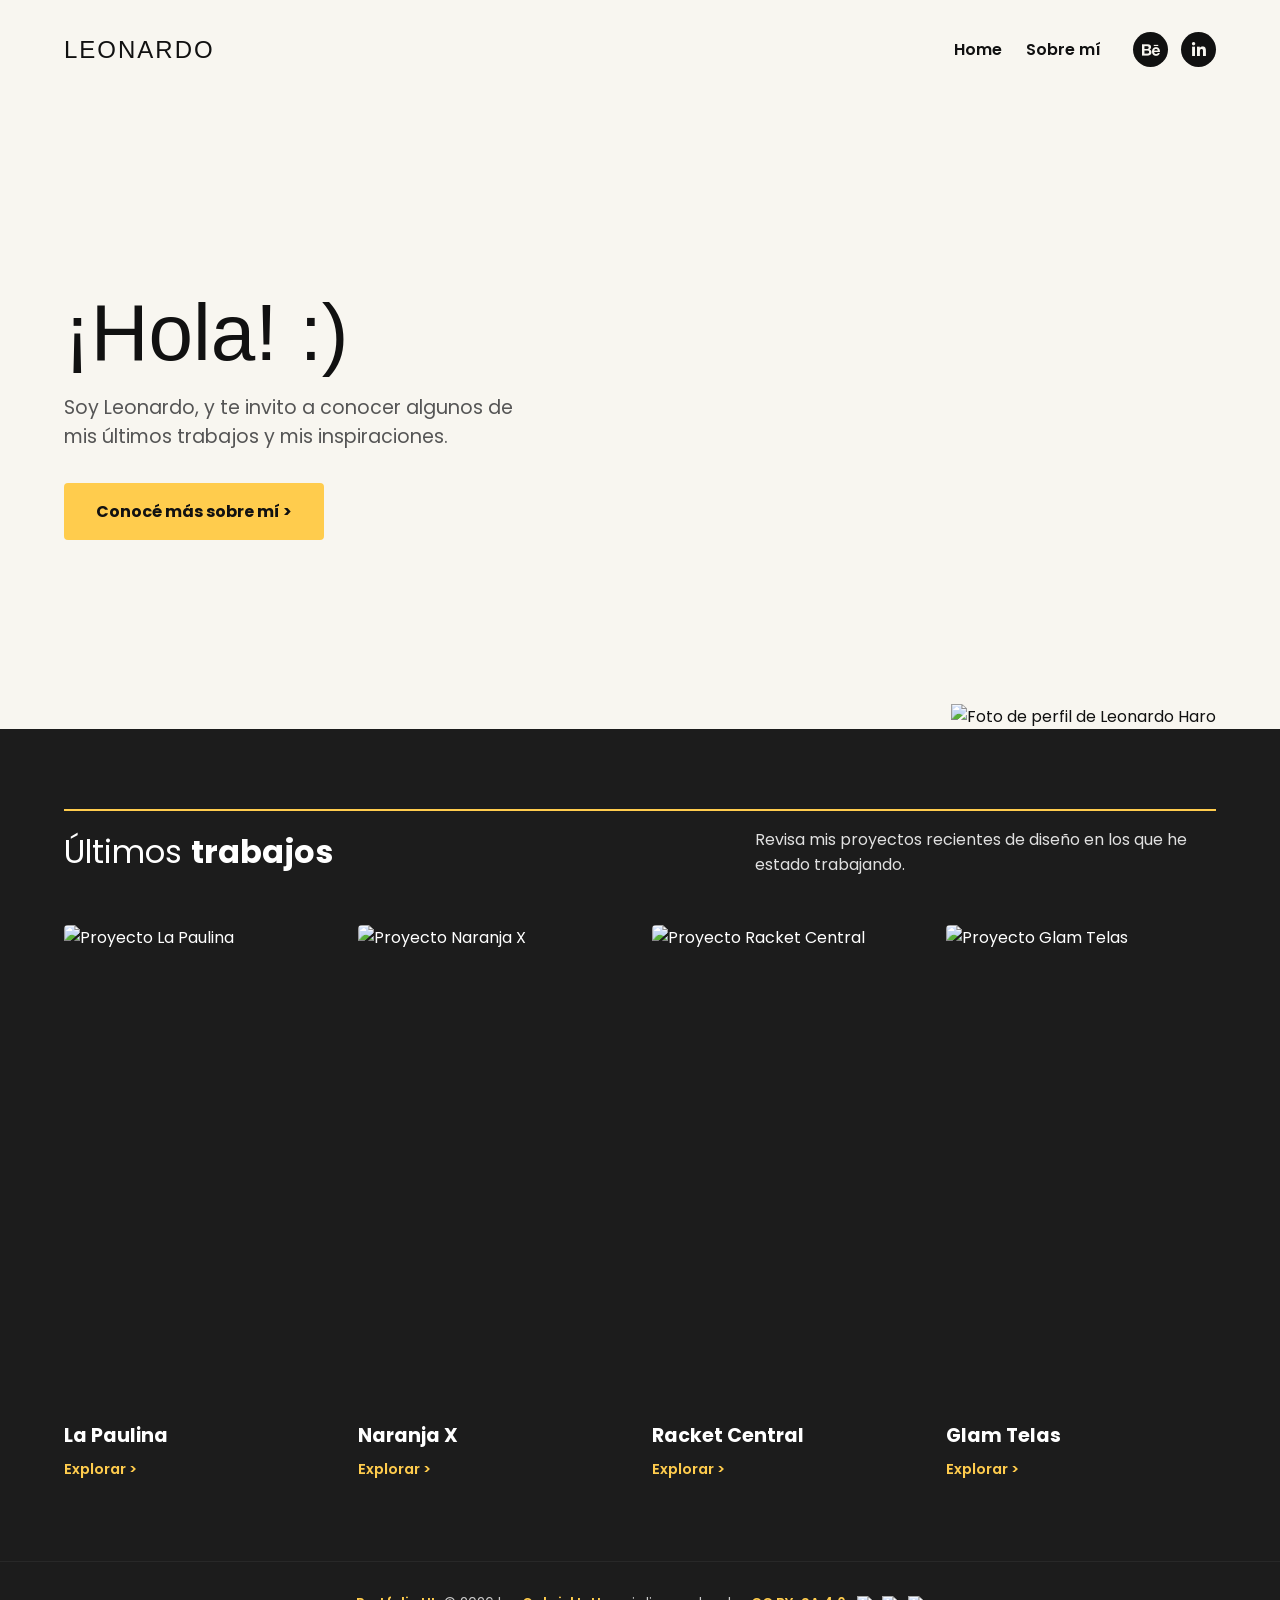
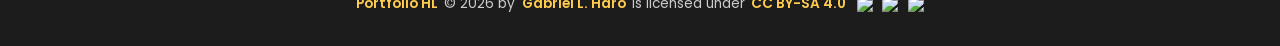
==== commit ad6f6a72: "Update index.html" ====
--- a/index.html
+++ b/index.html
@@ -16,8 +16,8 @@
             <a href="index.html">Home</a>
             <a href="sobremi.html">Sobre mí</a>
             <div class="social-links">
-                <a href="#" target="_blank" class="social-icon" title="Behance"><i class="fab fa-behance"></i></a>
-                <a href="#" target="_blank" class="social-icon" title="LinkedIn"><i class="fab fa-linkedin-in"></i></a>
+                <a href="https://www.behance.net/Gabrielharo" target="_blank" class="social-icon" title="Behance"><i class="fab fa-behance"></i></a>
+                <a href="https://www.linkedin.com/in/gabriellharo/" target="_blank" class="social-icon" title="LinkedIn"><i class="fab fa-linkedin-in"></i></a>
             </div>
         </nav>
     </header>
--- a/style.css
+++ b/style.css
@@ -3,7 +3,7 @@
    ========================================================================== */
 :root {
     --bg-light: #f8f6f0;
-    --bg-dark: #1c1c1c; /* Cambiado a un negro/gris muy oscuro */
+    --bg-dark: #1c1c1c; 
     --accent-yellow: #ffcc4d;
     --text-main: #111111;
     --text-muted: #555555;
@@ -95,8 +95,8 @@
 .hero {
     display: flex;
     justify-content: space-between;
-    align-items: stretch; /* Permite que el contenedor de la imagen llegue al fondo */
-    padding: 4rem 5% 0 5%; /* Sin padding inferior para que la imagen apoye al ras */
+    align-items: stretch;
+    padding: 4rem 5% 0 5%;
     min-height: 70vh;
 }
 
@@ -104,22 +104,17 @@
     max-width: 50%;
     display: flex;
     flex-direction: column;
-    justify-content: center; /* Centra el texto verticalmente */
-    padding-bottom: 4rem; /* Recupera el padding inferior solo para el texto */
-}
-
+    justify-content: center;
+    padding-bottom: 4rem;
+}
+
+/* Título de Hero ajustado a versión Light */
 .hero-content h1 {
-    font-size: 4rem;
+    font-size: 5rem;
     line-height: 1.1;
     margin-bottom: 1rem;
-}
-
-.hero-content h1 span {
-    font-size: 5rem;
-}
-
-.hero-content h1::first-line {
-    color: var(--accent-yellow);
+    font-weight: 300; /* Tipografía Light */
+    color: var(--text-main);
 }
 
 .hero-content p {
@@ -138,7 +133,7 @@
     font-weight: 700;
     transition: background 0.3s ease;
     border-radius: 4px;
-    align-self: flex-start; /* Evita que el botón se estire con flex-direction column */
+    align-self: flex-start;
 }
 
 .btn-primary:hover {
@@ -148,14 +143,14 @@
 .hero-image {
     max-width: 45%;
     display: flex;
-    align-items: flex-end; /* Empuja la imagen contra el borde inferior */
+    align-items: flex-end;
 }
 
 .hero-image img {
     width: 100%;
     height: auto;
     object-fit: cover;
-    display: block; /* Quita el margen inferior por defecto de las imágenes */
+    display: block;
 }
 
 /* ==========================================================================
@@ -401,7 +396,7 @@
     
     .hero-content {
         padding-bottom: 2rem;
-        align-items: center; /* Centra el contenido interior (como el botón) en móvil */
+        align-items: center;
     }
 
     .hero-content p {
